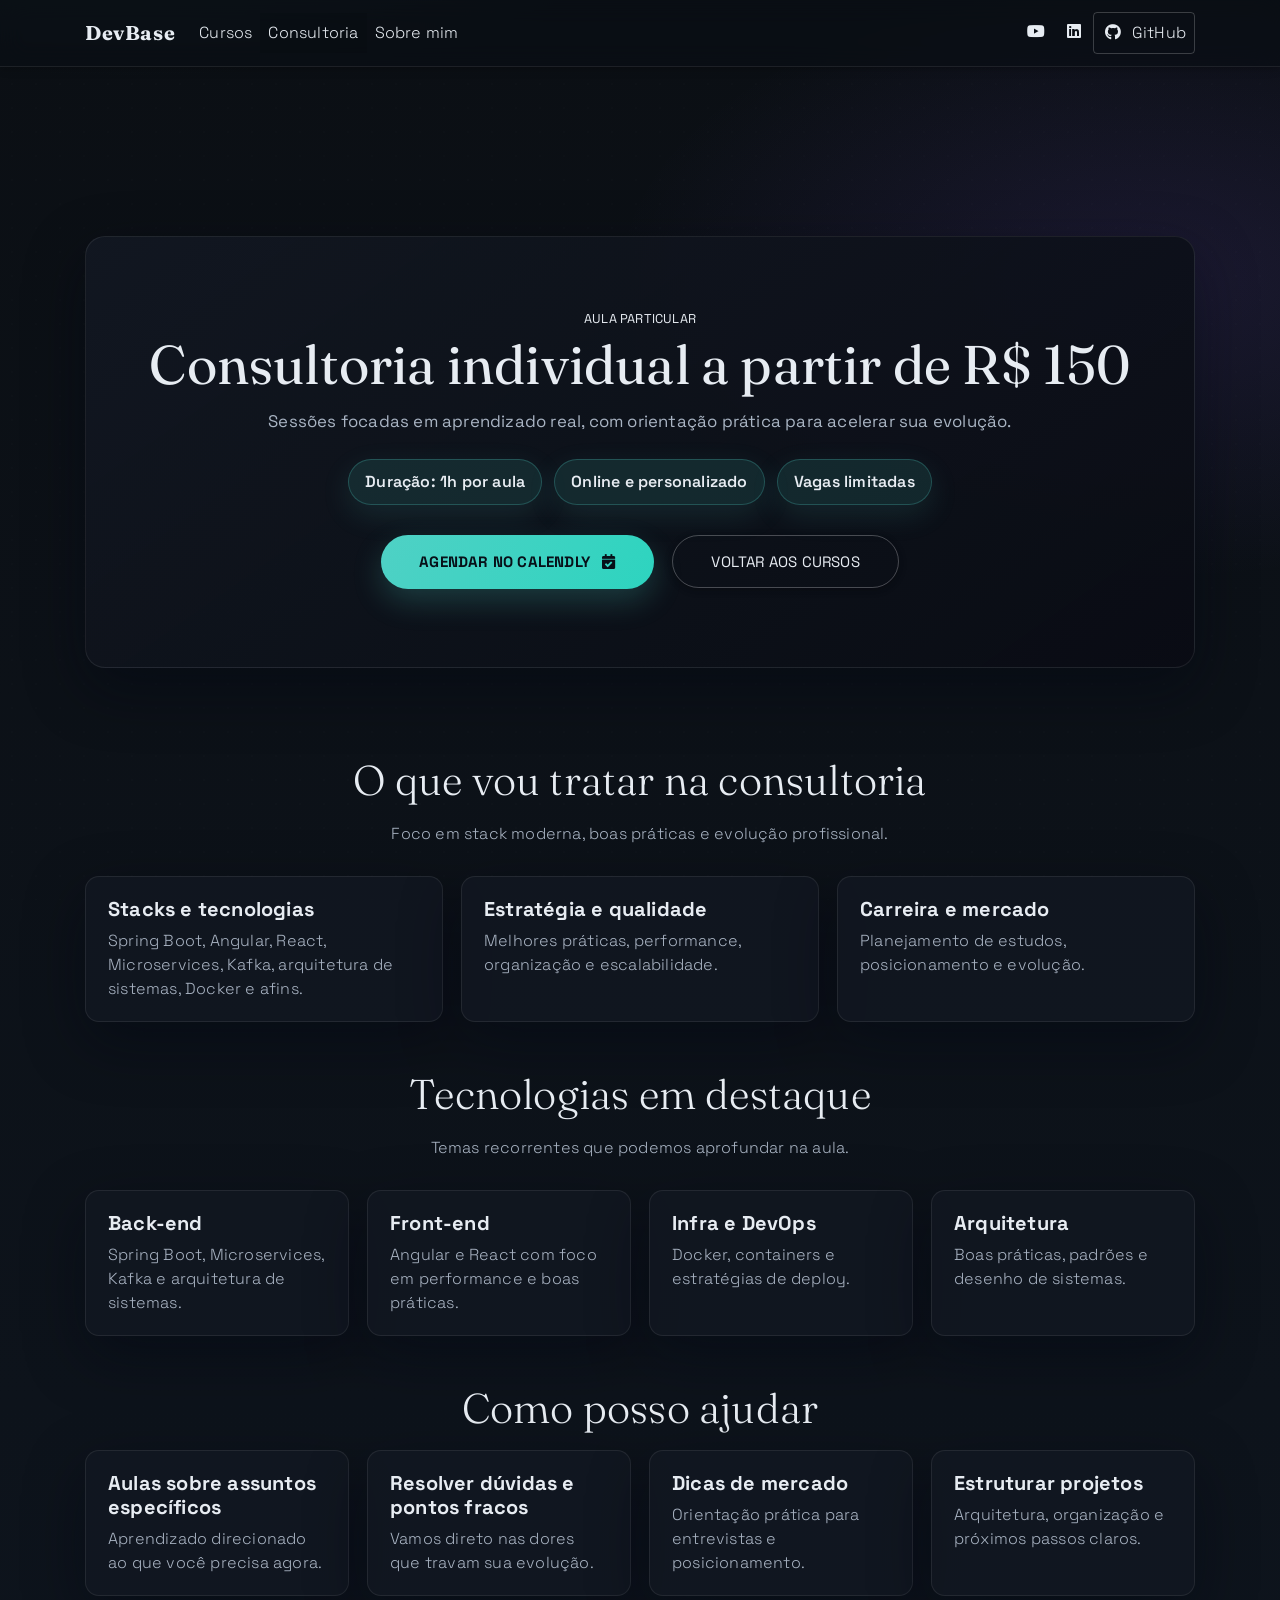
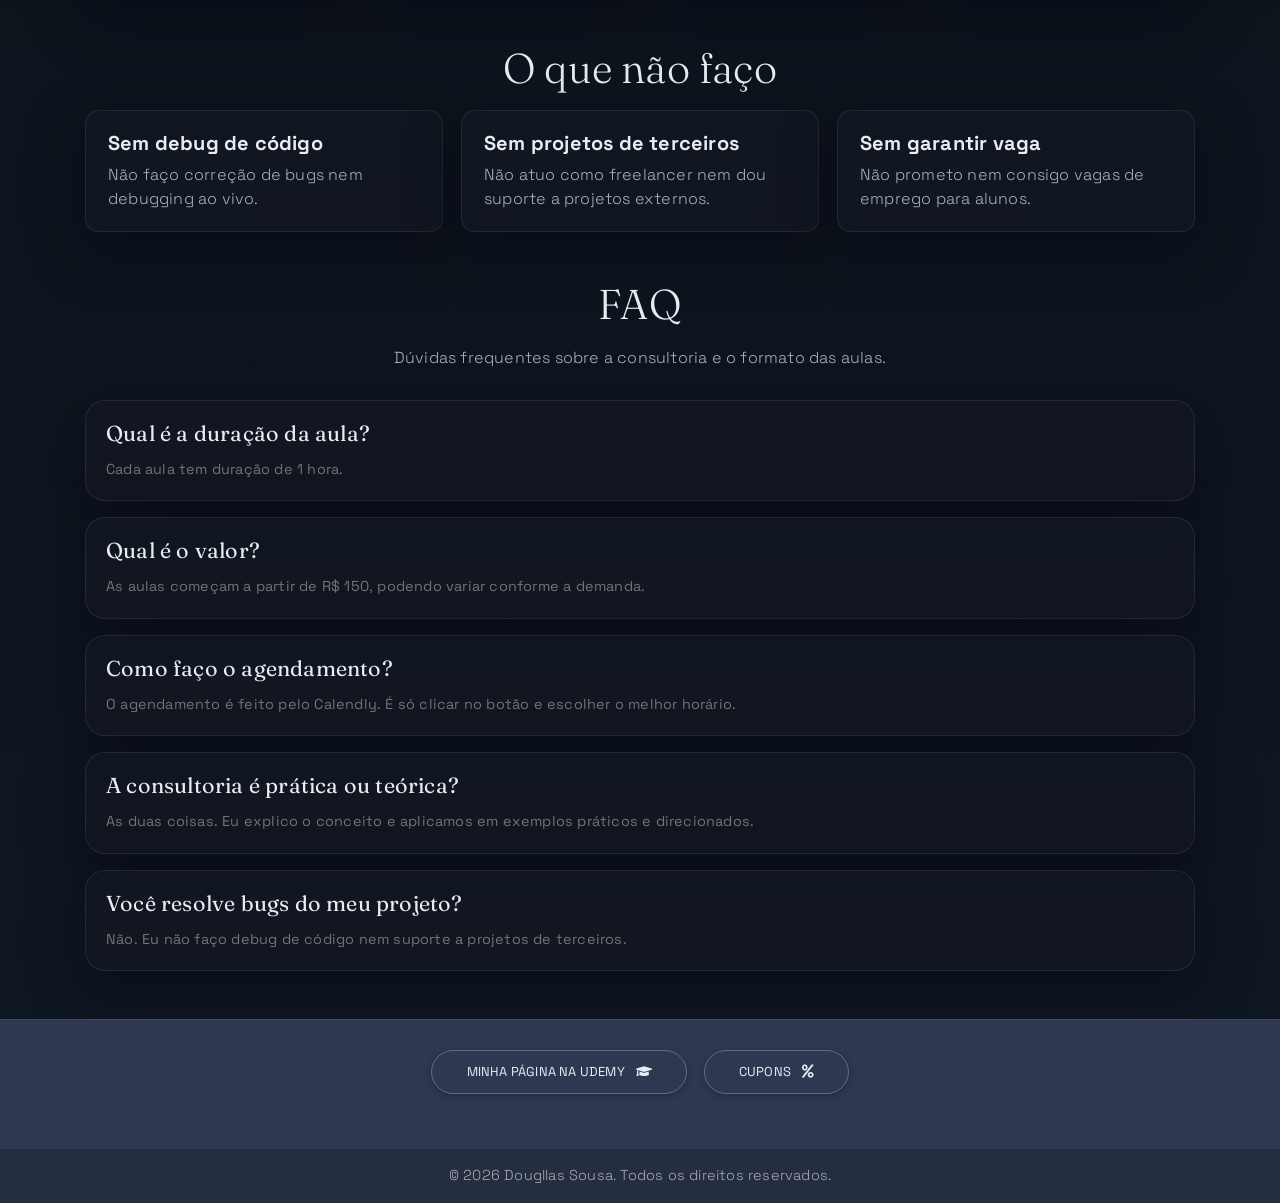
==== consultoria.html @ d052c1f4 "[update] Atualização do site" ====
<!DOCTYPE html>
<html lang="pt-BR">
  <head>
    <meta charset="utf-8" />
    <meta
      name="viewport"
      content="width=device-width, initial-scale=1, shrink-to-fit=no"
    />
    <meta http-equiv="x-ua-compatible" content="ie=edge" />
    <meta
      name="description"
      content="Agende uma aula particular com foco em carreira e tecnologia. A partir de R$150."
    />
    <title>Consultoria Particular | Dougllas Sousa</title>
    <link
      rel="stylesheet"
      href="https://use.fontawesome.com/releases/v5.11.2/css/all.css"
    />
    <link
      rel="stylesheet"
      href="https://fonts.googleapis.com/css2?family=Fraunces:wght@400;600;700&family=Space+Grotesk:wght@400;500;600;700&display=swap"
    />
    <link href="css/bootstrap.min.css" rel="stylesheet" />
    <link href="css/mdb.css" rel="stylesheet" />
    <link href="css/style.min.css" rel="stylesheet" />
  </head>

  <body>
    <!--Main Navigation-->
    <header>
      <nav
        id="nav-bar-top"
        class="navbar fixed-top navbar-expand-lg navbar-light white scrolling-navbar"
      >
        <div class="container">
          <a class="navbar-brand waves-effect" href="index.html">
            <strong class="text-blue">DevBase</strong>
          </a>

          <button
            class="navbar-toggler"
            type="button"
            data-toggle="collapse"
            data-target="#navbarSupportedContent"
            aria-controls="navbarSupportedContent"
            aria-expanded="false"
            aria-label="Toggle navigation"
          >
            <span class="navbar-toggler-icon"></span>
          </button>

          <div class="collapse navbar-collapse" id="navbarSupportedContent">
            <ul class="navbar-nav mr-auto">
              <li class="nav-item">
                <a class="nav-link waves-effect" href="index.html#cupons-section"
                  >Cursos</a
                >
              </li>
              <li class="nav-item active">
                <a class="nav-link waves-effect" href="consultoria.html"
                  >Consultoria</a
                >
              </li>
              <li class="nav-item">
                <a class="nav-link waves-effect" href="sobre.html">Sobre mim</a>
              </li>
            </ul>

            <ul class="navbar-nav nav-flex-icons">
              <li class="nav-item">
                <a
                  href="https://www.youtube.com/channel/UC1NaMQIhprZbJcmgIlcTC9Q"
                  class="nav-link waves-effect"
                  target="_blank"
                >
                  <i class="fab fa-youtube"></i>
                </a>
              </li>
              <li class="nav-item">
                <a
                  href="https://www.linkedin.com/in/dougllassousa/"
                  class="nav-link waves-effect"
                  target="_blank"
                >
                  <i class="fab fa-linkedin"></i>
                </a>
              </li>
              <li class="nav-item">
                <a
                  href="https://github.com/cursodsousa"
                  class="nav-link border border-light rounded waves-effect"
                  target="_blank"
                >
                  <i class="fab fa-github mr-2"></i>GitHub
                </a>
              </li>
            </ul>
          </div>
        </div>
      </nav>
    </header>
    <!--Main Navigation-->

    <main class="mt-5 pt-5">
      <div class="container">
        <section class="hero" id="consultoria">
          <div class="card hero-card wow fadeIn">
            <div class="card-body text-center py-5 px-5 my-4">
              <p class="text-uppercase small mb-2">Aula particular</p>
              <h1 class="hero-title mb-3">
                Consultoria individual a partir de R$ 150
              </h1>
              <p class="hero-subtitle mb-4">
                Sessões focadas em aprendizado real, com orientação prática para
                acelerar sua evolução.
              </p>
              <div class="hero-badges">
                <div class="badge-glow">Duração: 1h por aula</div>
                <div class="badge-glow">Online e personalizado</div>
                <div class="badge-glow">Vagas limitadas</div>
              </div>
              <div class="mt-4">
                <a
                  href="https://calendly.com/"
                  class="btn btn-primary btn-lg"
                  target="_blank"
                >
                  Agendar no Calendly
                  <i class="fas fa-calendar-check ml-2"></i>
                </a>
                <a href="index.html" class="btn btn-outline-white btn-lg ml-2">
                  Voltar aos cursos
                </a>
              </div>
            </div>
          </div>
        </section>

        <section class="text-center my-5">
          <h2 class="section-title">O que vou tratar na consultoria</h2>
          <p class="section-subtitle">
            Foco em stack moderna, boas práticas e evolução profissional.
          </p>
          <div class="info-grid">
            <div class="info-card">
              <h5>Stacks e tecnologias</h5>
              <p>
                Spring Boot, Angular, React, Microservices, Kafka, arquitetura de
                sistemas, Docker e afins.
              </p>
            </div>
            <div class="info-card">
              <h5>Estratégia e qualidade</h5>
              <p>Melhores práticas, performance, organização e escalabilidade.</p>
            </div>
            <div class="info-card">
              <h5>Carreira e mercado</h5>
              <p>Planejamento de estudos, posicionamento e evolução.</p>
            </div>
          </div>
        </section>

        <section class="text-center my-5">
          <h2 class="section-title">Tecnologias em destaque</h2>
          <p class="section-subtitle">
            Temas recorrentes que podemos aprofundar na aula.
          </p>
          <div class="info-grid">
            <div class="info-card">
              <h5>Back-end</h5>
              <p>Spring Boot, Microservices, Kafka e arquitetura de sistemas.</p>
            </div>
            <div class="info-card">
              <h5>Front-end</h5>
              <p>Angular e React com foco em performance e boas práticas.</p>
            </div>
            <div class="info-card">
              <h5>Infra e DevOps</h5>
              <p>Docker, containers e estratégias de deploy.</p>
            </div>
            <div class="info-card">
              <h5>Arquitetura</h5>
              <p>Boas práticas, padrões e desenho de sistemas.</p>
            </div>
          </div>
        </section>

        <section class="text-center my-5">
          <h2 class="section-title">Como posso ajudar</h2>
          <div class="info-grid">
            <div class="info-card">
              <h5>Aulas sobre assuntos específicos</h5>
              <p>Aprendizado direcionado ao que você precisa agora.</p>
            </div>
            <div class="info-card">
              <h5>Resolver dúvidas e pontos fracos</h5>
              <p>Vamos direto nas dores que travam sua evolução.</p>
            </div>
            <div class="info-card">
              <h5>Dicas de mercado</h5>
              <p>Orientação prática para entrevistas e posicionamento.</p>
            </div>
            <div class="info-card">
              <h5>Estruturar projetos</h5>
              <p>Arquitetura, organização e próximos passos claros.</p>
            </div>
          </div>
        </section>

        <section class="text-center my-5">
          <h2 class="section-title">O que não faço</h2>
          <div class="info-grid">
            <div class="info-card">
              <h5>Sem debug de código</h5>
              <p>Não faço correção de bugs nem debugging ao vivo.</p>
            </div>
            <div class="info-card">
              <h5>Sem projetos de terceiros</h5>
              <p>Não atuo como freelancer nem dou suporte a projetos externos.</p>
            </div>
            <div class="info-card">
              <h5>Sem garantir vaga</h5>
              <p>Não prometo nem consigo vagas de emprego para alunos.</p>
            </div>
          </div>
        </section>

        <section class="text-center my-5" id="faq">
          <h2 class="section-title">FAQ</h2>
          <p class="section-subtitle">
            Dúvidas frequentes sobre a consultoria e o formato das aulas.
          </p>
          <div class="text-left">
            <div class="card course-card mb-3">
              <div class="card-body">
                <h5 class="card-title">Qual é a duração da aula?</h5>
                <p class="card-text">
                  Cada aula tem duração de 1 hora.
                </p>
              </div>
            </div>
            <div class="card course-card mb-3">
              <div class="card-body">
                <h5 class="card-title">Qual é o valor?</h5>
                <p class="card-text">
                  As aulas começam a partir de R$ 150, podendo variar conforme a demanda.
                </p>
              </div>
            </div>
            <div class="card course-card mb-3">
              <div class="card-body">
                <h5 class="card-title">Como faço o agendamento?</h5>
                <p class="card-text">
                  O agendamento é feito pelo Calendly. É só clicar no botão e escolher o melhor horário.
                </p>
              </div>
            </div>
            <div class="card course-card mb-3">
              <div class="card-body">
                <h5 class="card-title">A consultoria é prática ou teórica?</h5>
                <p class="card-text">
                  As duas coisas. Eu explico o conceito e aplicamos em exemplos práticos e direcionados.
                </p>
              </div>
            </div>
            <div class="card course-card mb-3">
              <div class="card-body">
                <h5 class="card-title">Você resolve bugs do meu projeto?</h5>
                <p class="card-text">
                  Não. Eu não faço debug de código nem suporte a projetos de terceiros.
                </p>
              </div>
            </div>
          </div>
        </section>
      </div>
    </main>

    <footer
      class="page-footer text-center font-small mdb-color darken-2 mt-4 wow fadeIn footer-modern"
    >
      <div class="pt-4">
        <a
          class="btn btn-outline-white"
          href="https://www.udemy.com/user/dougllas-sousa/"
          target="_blank"
          role="button"
          >Minha página na Udemy
          <i class="fas fa-graduation-cap ml-2"></i>
        </a>
        <a class="btn btn-outline-white" href="index.html#cupons-section" role="button"
          >Cupons
          <i class="fas fa-percent ml-2"></i>
        </a>
      </div>

      <hr class="my-4" />

      <div class="footer-copyright py-3">
        © 2026 Dougllas Sousa. Todos os direitos reservados.
      </div>
    </footer>

    <script type="text/javascript" src="js/jquery-3.4.1.min.js"></script>
    <script type="text/javascript" src="js/popper.min.js"></script>
    <script type="text/javascript" src="js/bootstrap.min.js"></script>
    <script type="text/javascript" src="js/mdb.min.js"></script>
    <script type="text/javascript">
      new WOW().init();
    </script>
  </body>
</html>
---- css/style.min.css ----
﻿:root {
  --bg: #0b0f14;
  --bg-2: #0f1722;
  --panel: rgba(18, 24, 34, 0.78);
  --panel-strong: #121826;
  --text: #e7ecf2;
  --muted: #a9b4c3;
  --accent: #4fd1c5;
  --accent-2: #f6c343;
  --accent-3: #8b5cf6;
  --border: rgba(255, 255, 255, 0.08);
  --shadow: 0 20px 60px rgba(3, 7, 18, 0.45);
  --radius: 20px;
  --radius-sm: 14px;
}

* {
  box-sizing: border-box;
}

body {
  background: radial-gradient(1200px 600px at 10% -10%, rgba(79, 209, 197, 0.15), transparent 60%),
    radial-gradient(900px 500px at 90% 10%, rgba(139, 92, 246, 0.12), transparent 60%),
    linear-gradient(180deg, var(--bg) 0%, var(--bg-2) 100%);
  color: var(--text);
  font-family: "Space Grotesk", "Segoe UI", sans-serif;
  letter-spacing: 0.2px;
}

body::before {
  content: "";
  position: fixed;
  inset: 0;
  background-image: radial-gradient(rgba(255, 255, 255, 0.05) 1px, transparent 1px);
  background-size: 24px 24px;
  opacity: 0.25;
  pointer-events: none;
  z-index: 0;
}

main, header, footer {
  position: relative;
  z-index: 1;
}

.navbar {
  backdrop-filter: blur(12px);
  background: rgba(10, 14, 20, 0.65) !important;
  border-bottom: 1px solid var(--border);
}

.navbar .navbar-brand strong {
  font-family: "Fraunces", "Georgia", serif;
  font-weight: 700;
  letter-spacing: 0.6px;
  color: var(--text) !important;
}

.navbar .nav-link,
.navbar .nav-link i {
  color: var(--text) !important;
}

.navbar .nav-link.border {
  border-color: rgba(255, 255, 255, 0.2) !important;
}

.hero {
  margin-top: 80px;
  padding: 60px 0 40px;
}

.hero-card {
  border-radius: var(--radius);
  background: linear-gradient(145deg, rgba(18, 24, 34, 0.9), rgba(10, 12, 20, 0.95));
  border: 1px solid var(--border);
  box-shadow: var(--shadow);
}

.hero-title {
  font-family: "Fraunces", "Georgia", serif;
  font-size: clamp(2.2rem, 3vw + 1rem, 3.8rem);
  line-height: 1.05;
}

.hero-subtitle {
  color: var(--muted);
  font-size: 1.05rem;
}

.hero-badges {
  display: flex;
  flex-wrap: wrap;
  gap: 12px;
  justify-content: center;
  margin-top: 20px;
}

.badge-glow {
  padding: 10px 16px;
  border-radius: 999px;
  background: rgba(79, 209, 197, 0.12);
  border: 1px solid rgba(79, 209, 197, 0.25);
  color: var(--text);
  font-weight: 600;
  box-shadow: 0 10px 30px rgba(79, 209, 197, 0.12);
}

.badge-glow span {
  color: var(--accent);
}

.section-title {
  font-family: "Fraunces", "Georgia", serif;
  font-size: clamp(1.8rem, 2vw + 1rem, 2.6rem);
  margin-bottom: 16px;
}

.section-subtitle {
  color: var(--muted);
  max-width: 720px;
  margin: 0 auto 30px;
}

.info-grid {
  display: grid;
  gap: 18px;
  grid-template-columns: repeat(auto-fit, minmax(220px, 1fr));
  margin-bottom: 30px;
}

.info-card {
  background: var(--panel);
  border: 1px solid var(--border);
  border-radius: var(--radius-sm);
  padding: 20px 22px;
  box-shadow: var(--shadow);
}

.info-card h5 {
  font-weight: 700;
  margin-bottom: 8px;
}

.info-card p {
  color: var(--muted);
  margin: 0;
}

.info-card {
  text-align: left;
}

.info-card h5 {
  display: flex;
  align-items: center;
  gap: 8px;
}

#cupons-section .card,
.course-card {
  background: var(--panel);
  color: var(--text);
  border: 1px solid var(--border);
  border-radius: var(--radius);
  overflow: hidden;
  box-shadow: var(--shadow);
  transition: transform 0.35s ease, box-shadow 0.35s ease;
}

#cupons-section .card-img-top {
  height: 220px;
  object-fit: cover;
}

#cupons-section .card-body {
  padding: 24px;
}

#cupons-section .card:hover,
.course-card:hover {
  transform: translateY(-6px);
  box-shadow: 0 24px 80px rgba(6, 10, 20, 0.55);
}

#cupons-section .card .card-title,
.course-card .card-title {
  font-family: "Fraunces", "Georgia", serif;
  font-size: 1.35rem;
}

#cupons-section .card .card-text,
.course-card .card-text {
  color: var(--muted);
}

.course-meta {
  display: flex;
  flex-wrap: wrap;
  gap: 10px;
  margin-bottom: 14px;
}

.course-pill {
  padding: 6px 12px;
  border-radius: 999px;
  font-size: 0.85rem;
  background: rgba(246, 195, 67, 0.18);
  border: 1px solid rgba(246, 195, 67, 0.3);
  color: var(--accent-2);
  font-weight: 600;
}

.btn-primary {
  background: linear-gradient(120deg, var(--accent), #2dd4bf);
  border: none;
  color: #071018;
  font-weight: 700;
  border-radius: 999px;
  padding: 10px 22px;
  box-shadow: 0 12px 30px rgba(79, 209, 197, 0.22);
}

.btn-primary:hover {
  background: linear-gradient(120deg, #5eead4, var(--accent));
  color: #041018;
}

.btn[onclick="return false;"] {
  background: transparent;
  color: var(--muted) !important;
  border: 1px solid rgba(255, 255, 255, 0.2) !important;
  box-shadow: none;
  cursor: not-allowed;
  opacity: 0.7;
}

.btn-outline-white {
  border-radius: 999px;
  border: 1px solid rgba(255, 255, 255, 0.25) !important;
  color: var(--text) !important;
}

.footer-modern {
  background: rgba(9, 12, 18, 0.92);
  border-top: 1px solid var(--border);
}

.footer-modern .footer-title {
  font-family: "Fraunces", "Georgia", serif;
  font-size: 1.4rem;
}

.text-blue {
  color: var(--accent) !important;
}

@media (max-width: 768px) {
  .hero {
    padding-top: 40px;
  }

  .hero-badges {
    justify-content: center;
  }
}
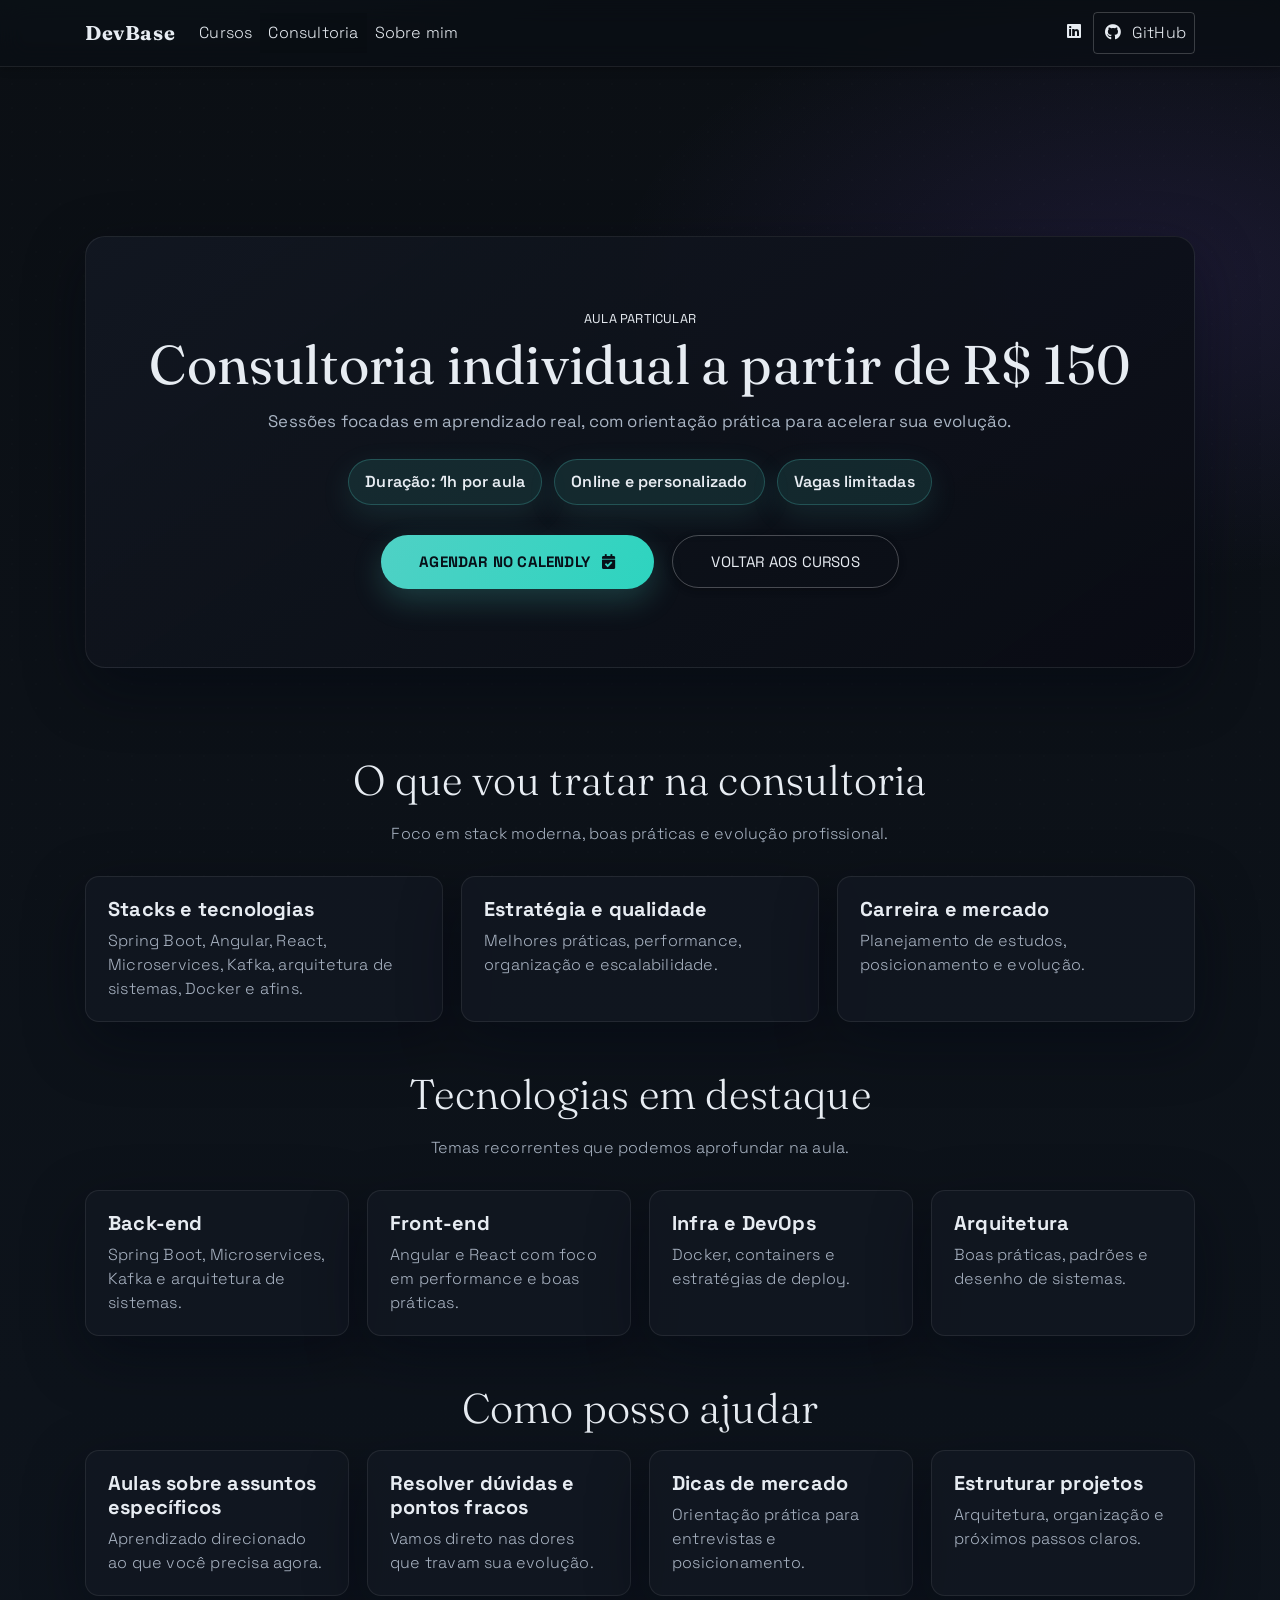
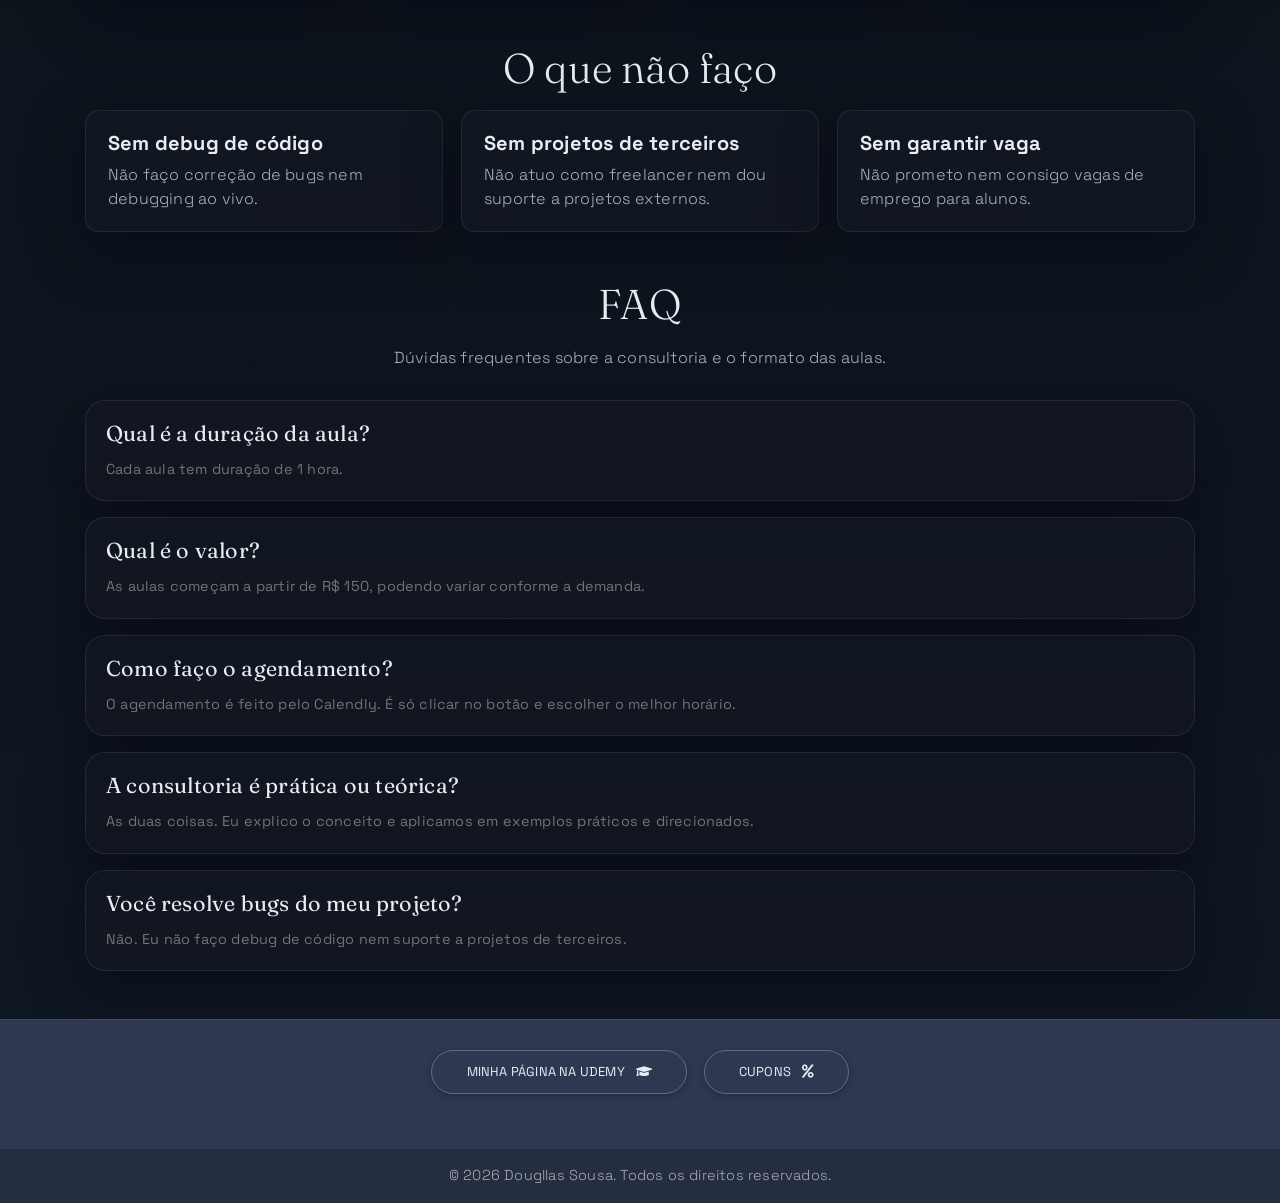
==== commit 6aefb43b: "update" ====
--- a/consultoria.html
+++ b/consultoria.html
@@ -69,15 +69,6 @@
             <ul class="navbar-nav nav-flex-icons">
               <li class="nav-item">
                 <a
-                  href="https://www.youtube.com/channel/UC1NaMQIhprZbJcmgIlcTC9Q"
-                  class="nav-link waves-effect"
-                  target="_blank"
-                >
-                  <i class="fab fa-youtube"></i>
-                </a>
-              </li>
-              <li class="nav-item">
-                <a
                   href="https://www.linkedin.com/in/dougllassousa/"
                   class="nav-link waves-effect"
                   target="_blank"
